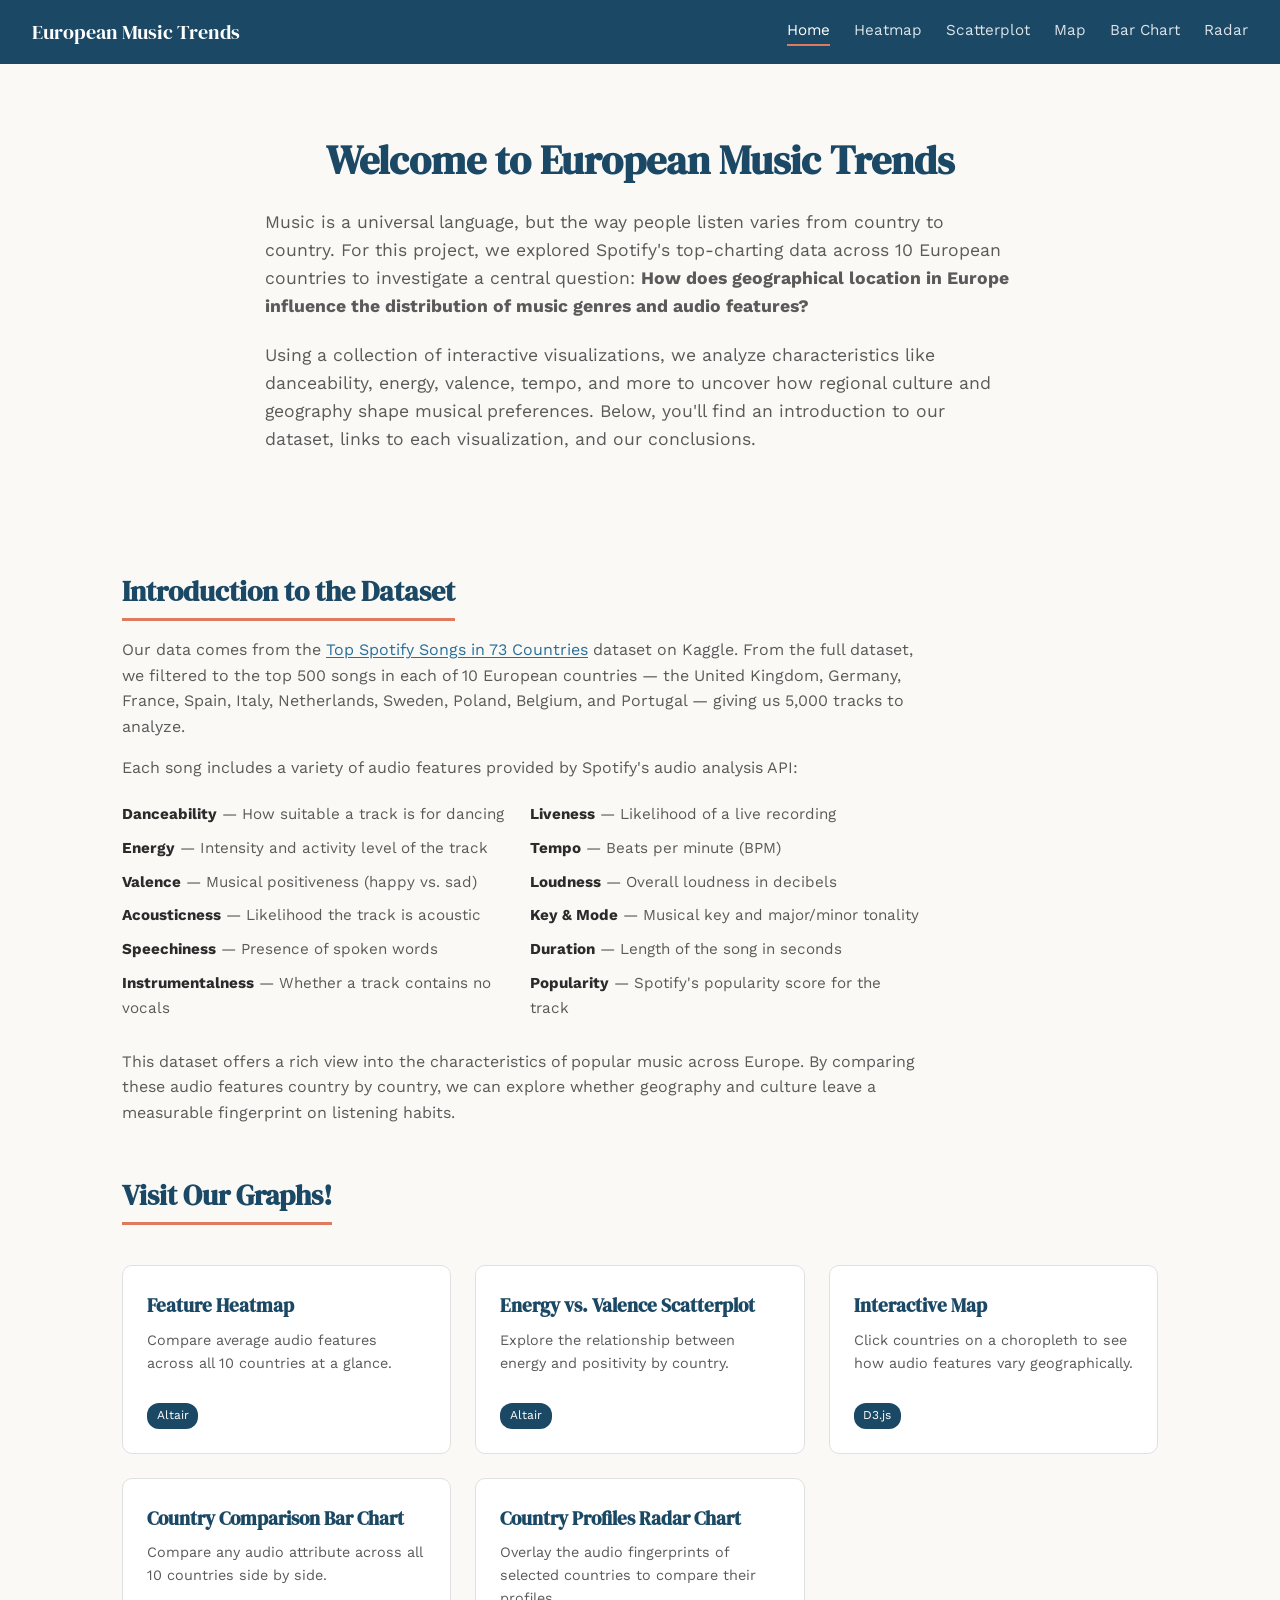
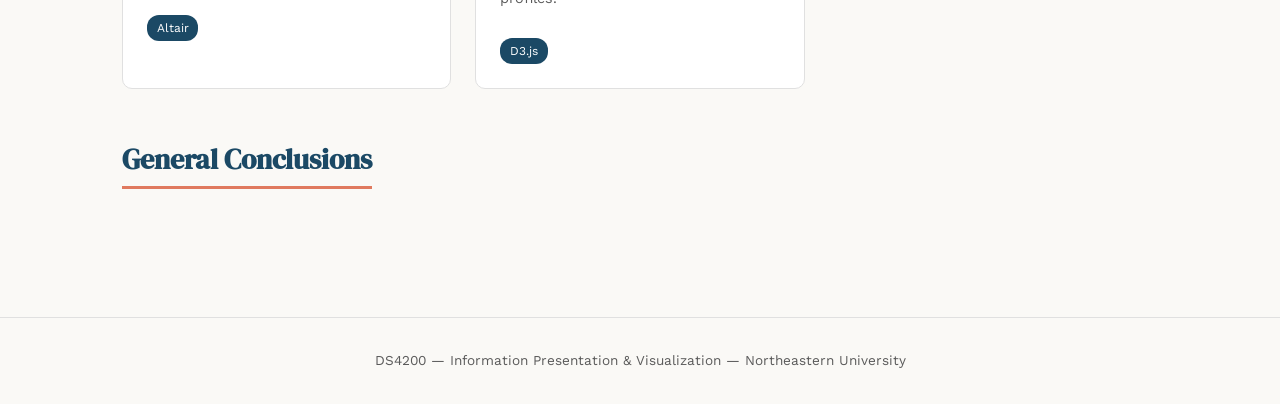
==== index.html @ 19aeccbb "fixed css" ====
<!DOCTYPE html>
<html lang="en">
<head>
  <meta charset="UTF-8">
  <meta name="viewport" content="width=device-width, initial-scale=1.0">
  <title>European Music Trends | DS4200</title>
  <link rel="preconnect" href="https://fonts.googleapis.com">
  <link rel="preconnect" href="https://fonts.gstatic.com" crossorigin>
  <link href="https://fonts.googleapis.com/css2?family=DM+Serif+Display&family=Work+Sans:wght@400;500;600&display=swap" rel="stylesheet">
  <link rel="stylesheet" href="styles.css">
</head>
<body>

  <!-- Navbar -->
  <header class="navbar">
    <div class="logo">European Music Trends</div>
    <nav>
      <a href="index.html" class="active">Home</a>
      <a href="heatmap/heatmap.html">Heatmap</a>
      <a href="scatterplot/scatterplot.html">Scatterplot</a>
      <a href="map/map.html">Map</a>
      <a href="barchart/barchart.html">Bar Chart</a>
      <a href="radar/radar.html">Radar</a>
    </nav>
  </header>

  <!-- Hero -->
  <section class="hero">
    <h1>Welcome to European Music Trends</h1>
    <p>
      Music is a universal language, but the way people listen varies from country to country.
      For this project, we explored Spotify's top-charting data across 10 European countries
      to investigate a central question: <strong>How does geographical location in Europe
      influence the distribution of music genres and audio features?</strong>
    </p>
    <p>
      Using a collection of interactive visualizations, we analyze characteristics like
      danceability, energy, valence, tempo, and more to uncover how regional culture
      and geography shape musical preferences. Below, you'll find an introduction to our
      dataset, links to each visualization, and our conclusions.
    </p>
  </section>

  <div class="container">

    <!-- Introduction to the Dataset -->
    <section class="section">
      <h2>Introduction to the Dataset</h2>
      <p>
        Our data comes from the
        <a href="https://www.kaggle.com/datasets/asaniczka/top-spotify-songs-in-73-countries-daily-updated/data" target="_blank" class="inline-link">
          Top Spotify Songs in 73 Countries</a>
        dataset on Kaggle. From the full dataset, we filtered to the top 500 songs in each
        of 10 European countries &mdash; the United Kingdom, Germany, France, Spain, Italy,
        Netherlands, Sweden, Poland, Belgium, and Portugal &mdash; giving us 5,000 tracks to analyze.
      </p>
      <p>Each song includes a variety of audio features provided by Spotify's audio analysis API:</p>
      <ul class="feature-list">
        <li><strong>Danceability</strong> &mdash; How suitable a track is for dancing</li>
        <li><strong>Energy</strong> &mdash; Intensity and activity level of the track</li>
        <li><strong>Valence</strong> &mdash; Musical positiveness (happy vs. sad)</li>
        <li><strong>Acousticness</strong> &mdash; Likelihood the track is acoustic</li>
        <li><strong>Speechiness</strong> &mdash; Presence of spoken words</li>
        <li><strong>Instrumentalness</strong> &mdash; Whether a track contains no vocals</li>
        <li><strong>Liveness</strong> &mdash; Likelihood of a live recording</li>
        <li><strong>Tempo</strong> &mdash; Beats per minute (BPM)</li>
        <li><strong>Loudness</strong> &mdash; Overall loudness in decibels</li>
        <li><strong>Key &amp; Mode</strong> &mdash; Musical key and major/minor tonality</li>
        <li><strong>Duration</strong> &mdash; Length of the song in seconds</li>
        <li><strong>Popularity</strong> &mdash; Spotify's popularity score for the track</li>
      </ul>
      <p>
        This dataset offers a rich view into the characteristics of popular music across Europe.
        By comparing these audio features country by country, we can explore whether geography
        and culture leave a measurable fingerprint on listening habits.
      </p>
    </section>

    <!-- Visit Our Graphs -->
    <section class="section">
      <h2>Visit Our Graphs!</h2>
      <div class="viz-grid">

        <a href="heatmap/heatmap.html" class="viz-card">
          <h3>Feature Heatmap</h3>
          <p>Compare average audio features across all 10 countries at a glance.</p>
          <span class="tag">Altair</span>
        </a>

        <a href="scatterplot/scatterplot.html" class="viz-card">
          <h3>Energy vs. Valence Scatterplot</h3>
          <p>Explore the relationship between energy and positivity by country.</p>
          <span class="tag">Altair</span>
        </a>

        <a href="map/map.html" class="viz-card">
          <h3>Interactive Map</h3>
          <p>Click countries on a choropleth to see how audio features vary geographically.</p>
          <span class="tag">D3.js</span>
        </a>

        <a href="barchart/barchart.html" class="viz-card">
          <h3>Country Comparison Bar Chart</h3>
          <p>Compare any audio attribute across all 10 countries side by side.</p>
          <span class="tag">Altair</span>
        </a>

        <a href="radar/radar.html" class="viz-card">
          <h3>Country Profiles Radar Chart</h3>
          <p>Overlay the audio fingerprints of selected countries to compare their profiles.</p>
          <span class="tag">D3.js</span>
        </a>

      </div>
    </section>

    <!-- Conclusions -->
    <section class="section">
      <h2>General Conclusions</h2>
      <p>
        <!-- TODO: Add 2-3 key findings tied to the research question once visualizations are complete. -->
      </p>
    </section>

  </div>

  <!-- Footer -->
  <footer class="footer">
    DS4200 &mdash; Information Presentation &amp; Visualization &mdash; Northeastern University
  </footer>

</body>
</html>
---- styles.css ----
/* ── Theme Variables ── */
:root {
  --primary: #1b4965;
  --primary-light: #2a6f97;
  --accent: #e07a5f;
  --bg: #faf9f6;
  --text: #2b2b2b;
  --text-light: #5a5a5a;
  --white: #ffffff;
  --font-heading: 'DM Serif Display', serif;
  --font-body: 'Work Sans', sans-serif;
}

/* ── Reset & Base ── */
*, *::before, *::after {
  margin: 0;
  padding: 0;
  box-sizing: border-box;
}

body {
  font-family: var(--font-body);
  background-color: var(--bg);
  color: var(--text);
  line-height: 1.6;
}

h1, h2, h3 {
  font-family: var(--font-heading);
  color: var(--primary);
}

a {
  text-decoration: none;
  color: inherit;
}

/* ── Navbar ── */
.navbar {
  background-color: var(--primary);
  padding: 1rem 2rem;
  display: flex;
  align-items: center;
  justify-content: space-between;
}

.navbar .logo {
  font-family: var(--font-heading);
  font-size: 1.25rem;
  color: var(--white);
}

.navbar nav {
  display: flex;
  gap: 1.5rem;
}

.navbar nav a {
  color: var(--white);
  font-size: 0.95rem;
  opacity: 0.85;
  transition: opacity 0.2s;
}

.navbar nav a:hover,
.navbar nav a.active {
  opacity: 1;
  border-bottom: 2px solid var(--accent);
  padding-bottom: 2px;
}

/* ── Layout ── */
.container {
  max-width: 1100px;
  margin: 0 auto;
  padding: 2rem;
}

/* ── Hero / Landing Section ── */
.hero {
  text-align: center;
  padding: 4rem 2rem;
}

.hero h1 {
  font-size: 2.5rem;
  margin-bottom: 1rem;
}

.hero p {
  font-size: 1.1rem;
  color: var(--text-light);
  max-width: 750px;
  margin: 0 auto 1.25rem;
  text-align: left;
}

/* ── Section ── */
.section {
  margin-bottom: 3rem;
}

.section h2 {
  font-size: 1.75rem;
  margin-bottom: 1rem;
  border-bottom: 3px solid var(--accent);
  display: inline-block;
  padding-bottom: 0.25rem;
}

.section p {
  color: var(--text-light);
  max-width: 800px;
  margin-bottom: 1rem;
}

/* ── Inline Links ── */
.inline-link {
  color: var(--primary-light);
  text-decoration: underline;
  text-underline-offset: 2px;
}

.inline-link:hover {
  color: var(--accent);
}

/* ── Feature List ── */
.feature-list {
  list-style: none;
  columns: 2;
  gap: 1rem;
  margin: 1rem 0 1.5rem;
  max-width: 800px;
}

.feature-list li {
  padding: 0.3rem 0;
  font-size: 0.95rem;
  color: var(--text-light);
}

.feature-list li strong {
  color: var(--text);
}

/* ── Viz Grid (links to viz pages) ── */
.viz-grid {
  display: grid;
  grid-template-columns: repeat(auto-fit, minmax(300px, 1fr));
  gap: 1.5rem;
  margin-top: 1.5rem;
}

.viz-card {
  background: var(--white);
  border-radius: 10px;
  padding: 1.5rem;
  border: 1px solid #e0e0e0;
  transition: transform 0.2s, box-shadow 0.2s;
}

.viz-card:hover {
  transform: translateY(-4px);
  box-shadow: 0 6px 20px rgba(0, 0, 0, 0.08);
}

.viz-card h3 {
  font-size: 1.2rem;
  margin-bottom: 0.5rem;
}

.viz-card p {
  font-size: 0.9rem;
  color: var(--text-light);
}

.viz-card .tag {
  display: inline-block;
  margin-top: 0.75rem;
  font-size: 0.75rem;
  background-color: var(--primary);
  color: var(--white);
  padding: 0.2rem 0.6rem;
  border-radius: 12px;
}

/* ── Footer ── */
.footer {
  text-align: center;
  padding: 2rem;
  font-size: 0.85rem;
  color: var(--text-light);
  border-top: 1px solid #e0e0e0;
  margin-top: 2rem;
}
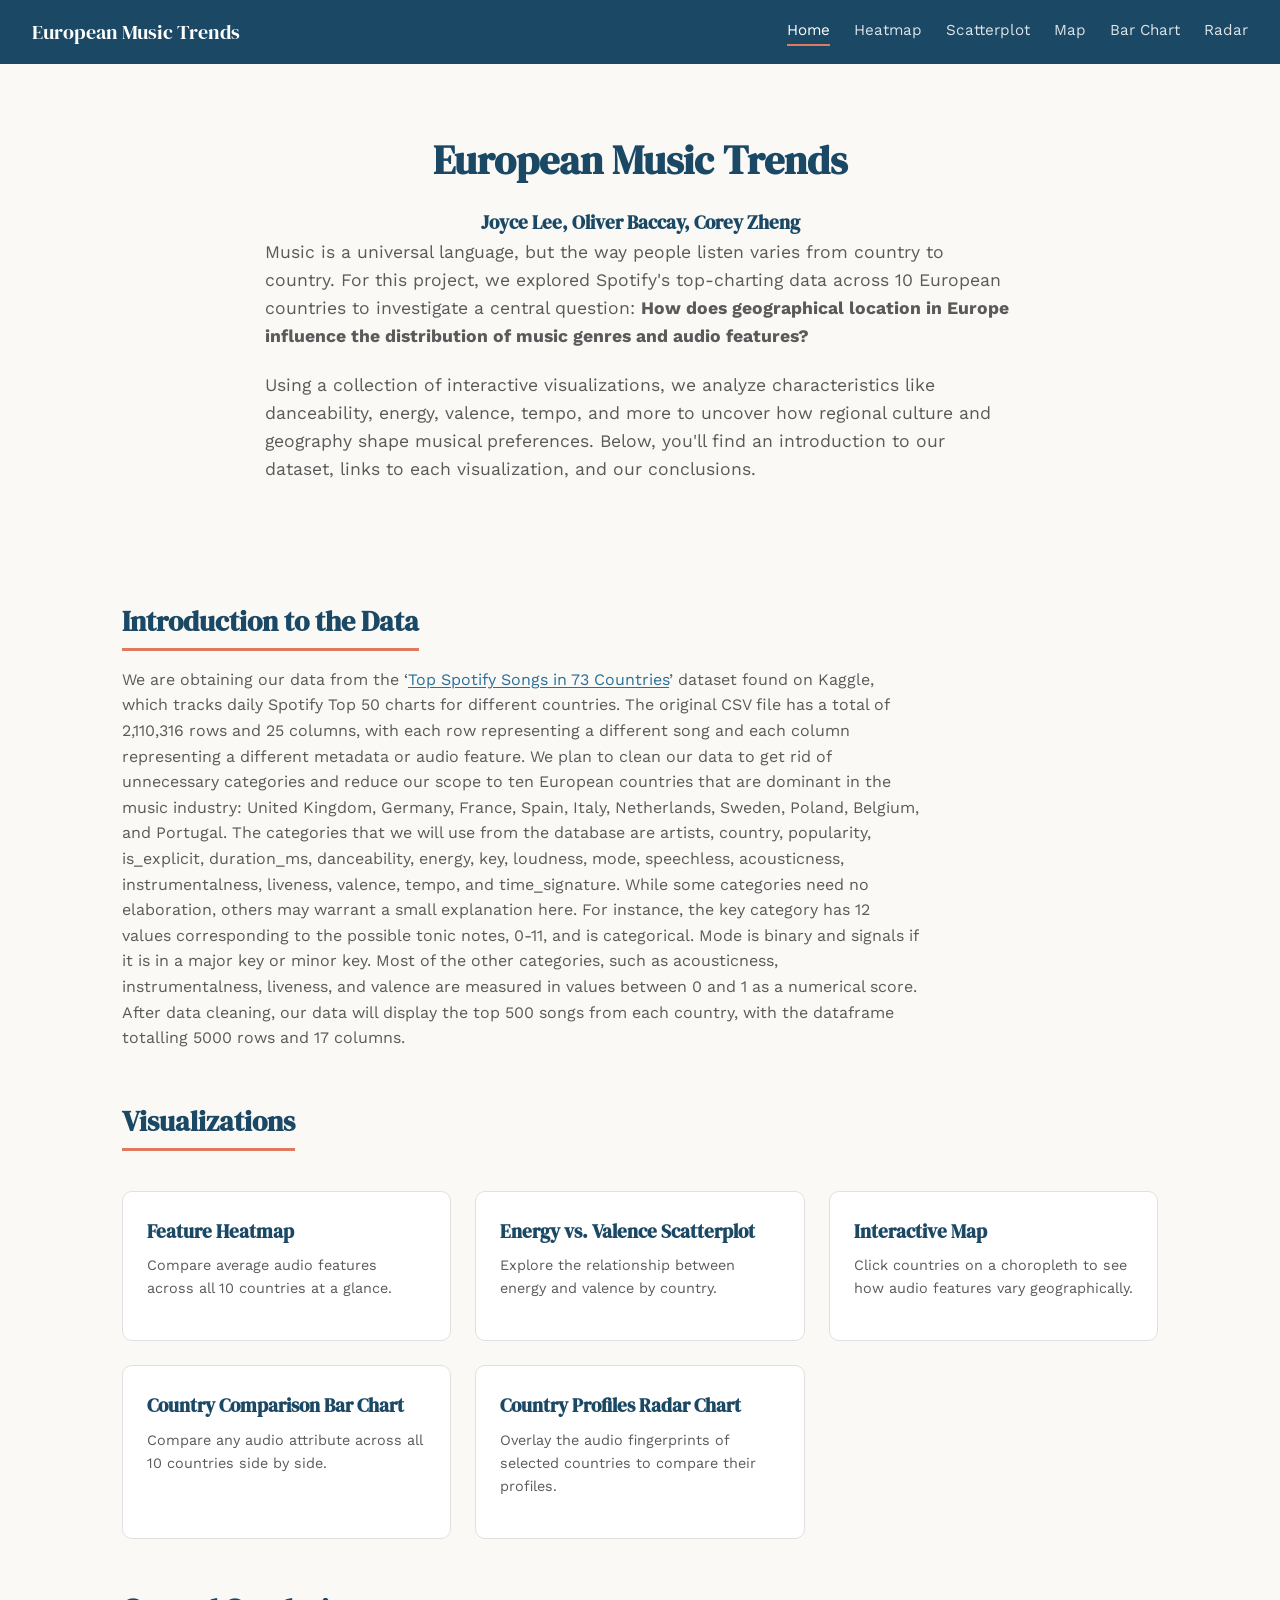
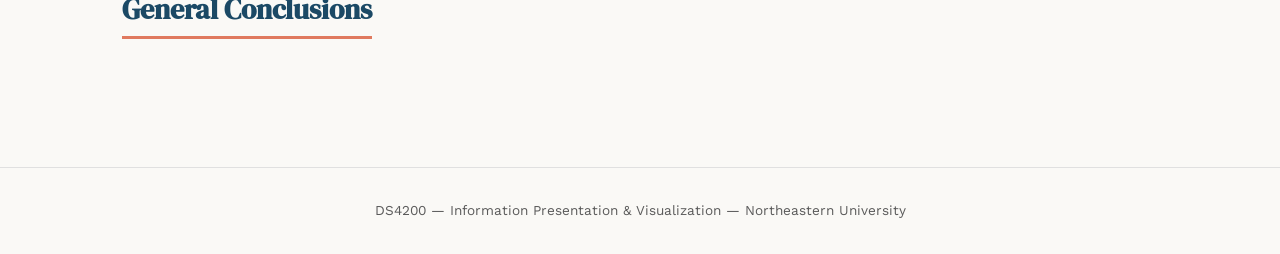
==== commit 87ebf697: "edited intro  paragraph" ====
--- a/index.html
+++ b/index.html
@@ -3,7 +3,7 @@
 <head>
   <meta charset="UTF-8">
   <meta name="viewport" content="width=device-width, initial-scale=1.0">
-  <title>European Music Trends | DS4200</title>
+  <title>European Music Trends - DS4200</title>
   <link rel="preconnect" href="https://fonts.googleapis.com">
   <link rel="preconnect" href="https://fonts.gstatic.com" crossorigin>
   <link href="https://fonts.googleapis.com/css2?family=DM+Serif+Display&family=Work+Sans:wght@400;500;600&display=swap" rel="stylesheet">
@@ -11,7 +11,6 @@
 </head>
 <body>
 
-  <!-- Navbar -->
   <header class="navbar">
     <div class="logo">European Music Trends</div>
     <nav>
@@ -24,9 +23,10 @@
     </nav>
   </header>
 
-  <!-- Hero -->
   <section class="hero">
-    <h1>Welcome to European Music Trends</h1>
+    <h1>European Music Trends</h1>
+    <h3>Joyce Lee, Oliver Baccay, Corey Zheng</h3>
+    
     <p>
       Music is a universal language, but the way people listen varies from country to country.
       For this project, we explored Spotify's top-charting data across 10 European countries
@@ -43,78 +43,48 @@
 
   <div class="container">
 
-    <!-- Introduction to the Dataset -->
     <section class="section">
-      <h2>Introduction to the Dataset</h2>
+      <h2>Introduction to the Data</h2>
       <p>
-        Our data comes from the
-        <a href="https://www.kaggle.com/datasets/asaniczka/top-spotify-songs-in-73-countries-daily-updated/data" target="_blank" class="inline-link">
-          Top Spotify Songs in 73 Countries</a>
-        dataset on Kaggle. From the full dataset, we filtered to the top 500 songs in each
-        of 10 European countries &mdash; the United Kingdom, Germany, France, Spain, Italy,
-        Netherlands, Sweden, Poland, Belgium, and Portugal &mdash; giving us 5,000 tracks to analyze.
-      </p>
-      <p>Each song includes a variety of audio features provided by Spotify's audio analysis API:</p>
-      <ul class="feature-list">
-        <li><strong>Danceability</strong> &mdash; How suitable a track is for dancing</li>
-        <li><strong>Energy</strong> &mdash; Intensity and activity level of the track</li>
-        <li><strong>Valence</strong> &mdash; Musical positiveness (happy vs. sad)</li>
-        <li><strong>Acousticness</strong> &mdash; Likelihood the track is acoustic</li>
-        <li><strong>Speechiness</strong> &mdash; Presence of spoken words</li>
-        <li><strong>Instrumentalness</strong> &mdash; Whether a track contains no vocals</li>
-        <li><strong>Liveness</strong> &mdash; Likelihood of a live recording</li>
-        <li><strong>Tempo</strong> &mdash; Beats per minute (BPM)</li>
-        <li><strong>Loudness</strong> &mdash; Overall loudness in decibels</li>
-        <li><strong>Key &amp; Mode</strong> &mdash; Musical key and major/minor tonality</li>
-        <li><strong>Duration</strong> &mdash; Length of the song in seconds</li>
-        <li><strong>Popularity</strong> &mdash; Spotify's popularity score for the track</li>
-      </ul>
-      <p>
-        This dataset offers a rich view into the characteristics of popular music across Europe.
-        By comparing these audio features country by country, we can explore whether geography
-        and culture leave a measurable fingerprint on listening habits.
+        We are obtaining our data from the ‘<a href="https://www.kaggle.com/datasets/asaniczka/top-spotify-songs-in-73-countries-daily-updated/data" target="_blank" class="inline-link">Top Spotify Songs in 73 Countries</a>’ dataset found on Kaggle, which tracks daily Spotify Top 50 charts for different countries. The original CSV file has a total of 2,110,316 rows and 25 columns, with each row representing a different song and each column representing a different metadata or audio feature. We plan to clean our data to get rid of unnecessary categories and reduce our scope to ten European countries that are dominant in the music industry: United Kingdom, Germany, France, Spain, Italy, Netherlands, Sweden, Poland, Belgium, and Portugal. The categories that we will use from the database are artists, country, popularity, is_explicit, duration_ms, danceability, energy, key, loudness, mode, speechless, acousticness, instrumentalness, liveness, valence, tempo, and time_signature. While some categories need no elaboration, others may warrant a small explanation here. For instance, the key category has 12 values corresponding to the possible tonic notes, 0-11, and is categorical. Mode is binary and signals if it is in a major key or minor key. Most of the other categories, such as acousticness, instrumentalness, liveness, and valence are measured in values between 0 and 1 as a numerical score. After data cleaning, our data will display the top 500 songs from each country, with the dataframe totalling 5000 rows and 17 columns.
+    
       </p>
     </section>
 
-    <!-- Visit Our Graphs -->
+
     <section class="section">
-      <h2>Visit Our Graphs!</h2>
+      <h2>Visualizations</h2>
       <div class="viz-grid">
 
         <a href="heatmap/heatmap.html" class="viz-card">
           <h3>Feature Heatmap</h3>
           <p>Compare average audio features across all 10 countries at a glance.</p>
-          <span class="tag">Altair</span>
         </a>
 
         <a href="scatterplot/scatterplot.html" class="viz-card">
           <h3>Energy vs. Valence Scatterplot</h3>
-          <p>Explore the relationship between energy and positivity by country.</p>
-          <span class="tag">Altair</span>
+          <p>Explore the relationship between energy and valence by country.</p>
         </a>
 
         <a href="map/map.html" class="viz-card">
           <h3>Interactive Map</h3>
           <p>Click countries on a choropleth to see how audio features vary geographically.</p>
-          <span class="tag">D3.js</span>
         </a>
 
         <a href="barchart/barchart.html" class="viz-card">
           <h3>Country Comparison Bar Chart</h3>
           <p>Compare any audio attribute across all 10 countries side by side.</p>
-          <span class="tag">Altair</span>
         </a>
 
         <a href="radar/radar.html" class="viz-card">
           <h3>Country Profiles Radar Chart</h3>
           <p>Overlay the audio fingerprints of selected countries to compare their profiles.</p>
-          <span class="tag">D3.js</span>
+          
         </a>
 
       </div>
     </section>
 
-    <!-- Conclusions -->
     <section class="section">
       <h2>General Conclusions</h2>
       <p>
@@ -124,7 +94,7 @@
 
   </div>
 
-  <!-- Footer -->
+
   <footer class="footer">
     DS4200 &mdash; Information Presentation &amp; Visualization &mdash; Northeastern University
   </footer>
--- a/styles.css
+++ b/styles.css
@@ -1,4 +1,3 @@
-/* ── Theme Variables ── */
 :root {
   --primary: #1b4965;
   --primary-light: #2a6f97;
@@ -11,7 +10,7 @@
   --font-body: 'Work Sans', sans-serif;
 }
 
-/* ── Reset & Base ── */
+
 *, *::before, *::after {
   margin: 0;
   padding: 0;
@@ -35,7 +34,7 @@
   color: inherit;
 }
 
-/* ── Navbar ── */
+
 .navbar {
   background-color: var(--primary);
   padding: 1rem 2rem;
@@ -69,14 +68,12 @@
   padding-bottom: 2px;
 }
 
-/* ── Layout ── */
 .container {
   max-width: 1100px;
   margin: 0 auto;
   padding: 2rem;
 }
 
-/* ── Hero / Landing Section ── */
 .hero {
   text-align: center;
   padding: 4rem 2rem;
@@ -95,7 +92,6 @@
   text-align: left;
 }
 
-/* ── Section ── */
 .section {
   margin-bottom: 3rem;
 }
@@ -125,7 +121,6 @@
   color: var(--accent);
 }
 
-/* ── Feature List ── */
 .feature-list {
   list-style: none;
   columns: 2;
@@ -144,7 +139,6 @@
   color: var(--text);
 }
 
-/* ── Viz Grid (links to viz pages) ── */
 .viz-grid {
   display: grid;
   grid-template-columns: repeat(auto-fit, minmax(300px, 1fr));
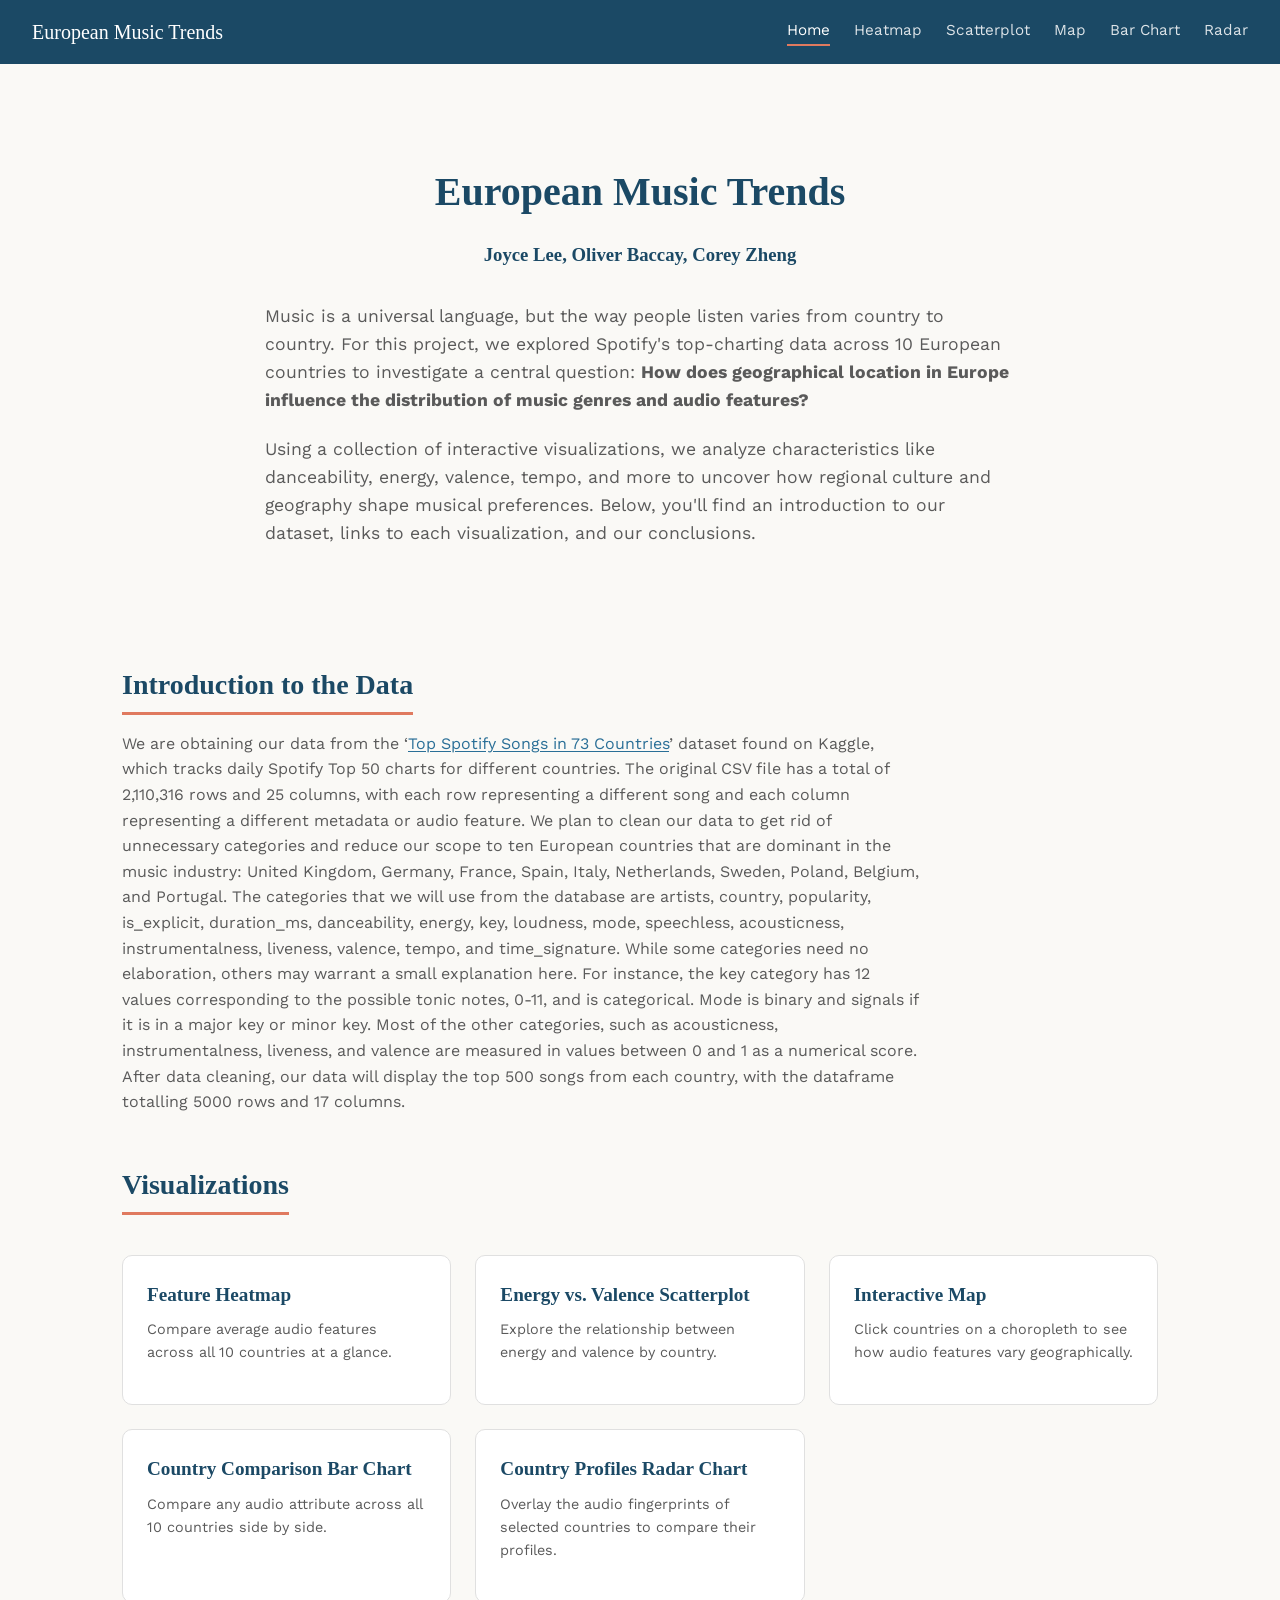
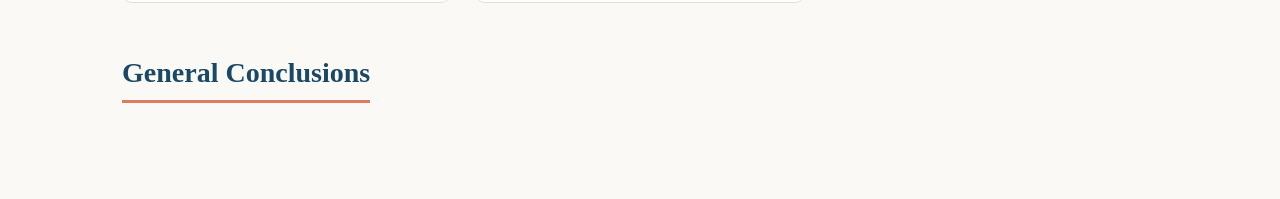
==== commit 1b0fa182: "styling changes" ====
--- a/index.html
+++ b/index.html
@@ -24,9 +24,10 @@
   </header>
 
   <section class="hero">
-    <h1>European Music Trends</h1>
-    <h3>Joyce Lee, Oliver Baccay, Corey Zheng</h3>
-    
+    <div class ="container">
+      <h1>European Music Trends</h1>
+      <h3>Joyce Lee, Oliver Baccay, Corey Zheng</h3>
+    </div>
     <p>
       Music is a universal language, but the way people listen varies from country to country.
       For this project, we explored Spotify's top-charting data across 10 European countries
@@ -95,9 +96,6 @@
   </div>
 
 
-  <footer class="footer">
-    DS4200 &mdash; Information Presentation &amp; Visualization &mdash; Northeastern University
-  </footer>
 
 </body>
 </html>
--- a/styles.css
+++ b/styles.css
@@ -6,7 +6,7 @@
   --text: #2b2b2b;
   --text-light: #5a5a5a;
   --white: #ffffff;
-  --font-heading: 'DM Serif Display', serif;
+  --font-heading: 'DM Sans';
   --font-body: 'Work Sans', sans-serif;
 }
 
@@ -110,7 +110,7 @@
   margin-bottom: 1rem;
 }
 
-/* ── Inline Links ── */
+
 .inline-link {
   color: var(--primary-light);
   text-decoration: underline;
@@ -179,12 +179,3 @@
   border-radius: 12px;
 }
 
-/* ── Footer ── */
-.footer {
-  text-align: center;
-  padding: 2rem;
-  font-size: 0.85rem;
-  color: var(--text-light);
-  border-top: 1px solid #e0e0e0;
-  margin-top: 2rem;
-}
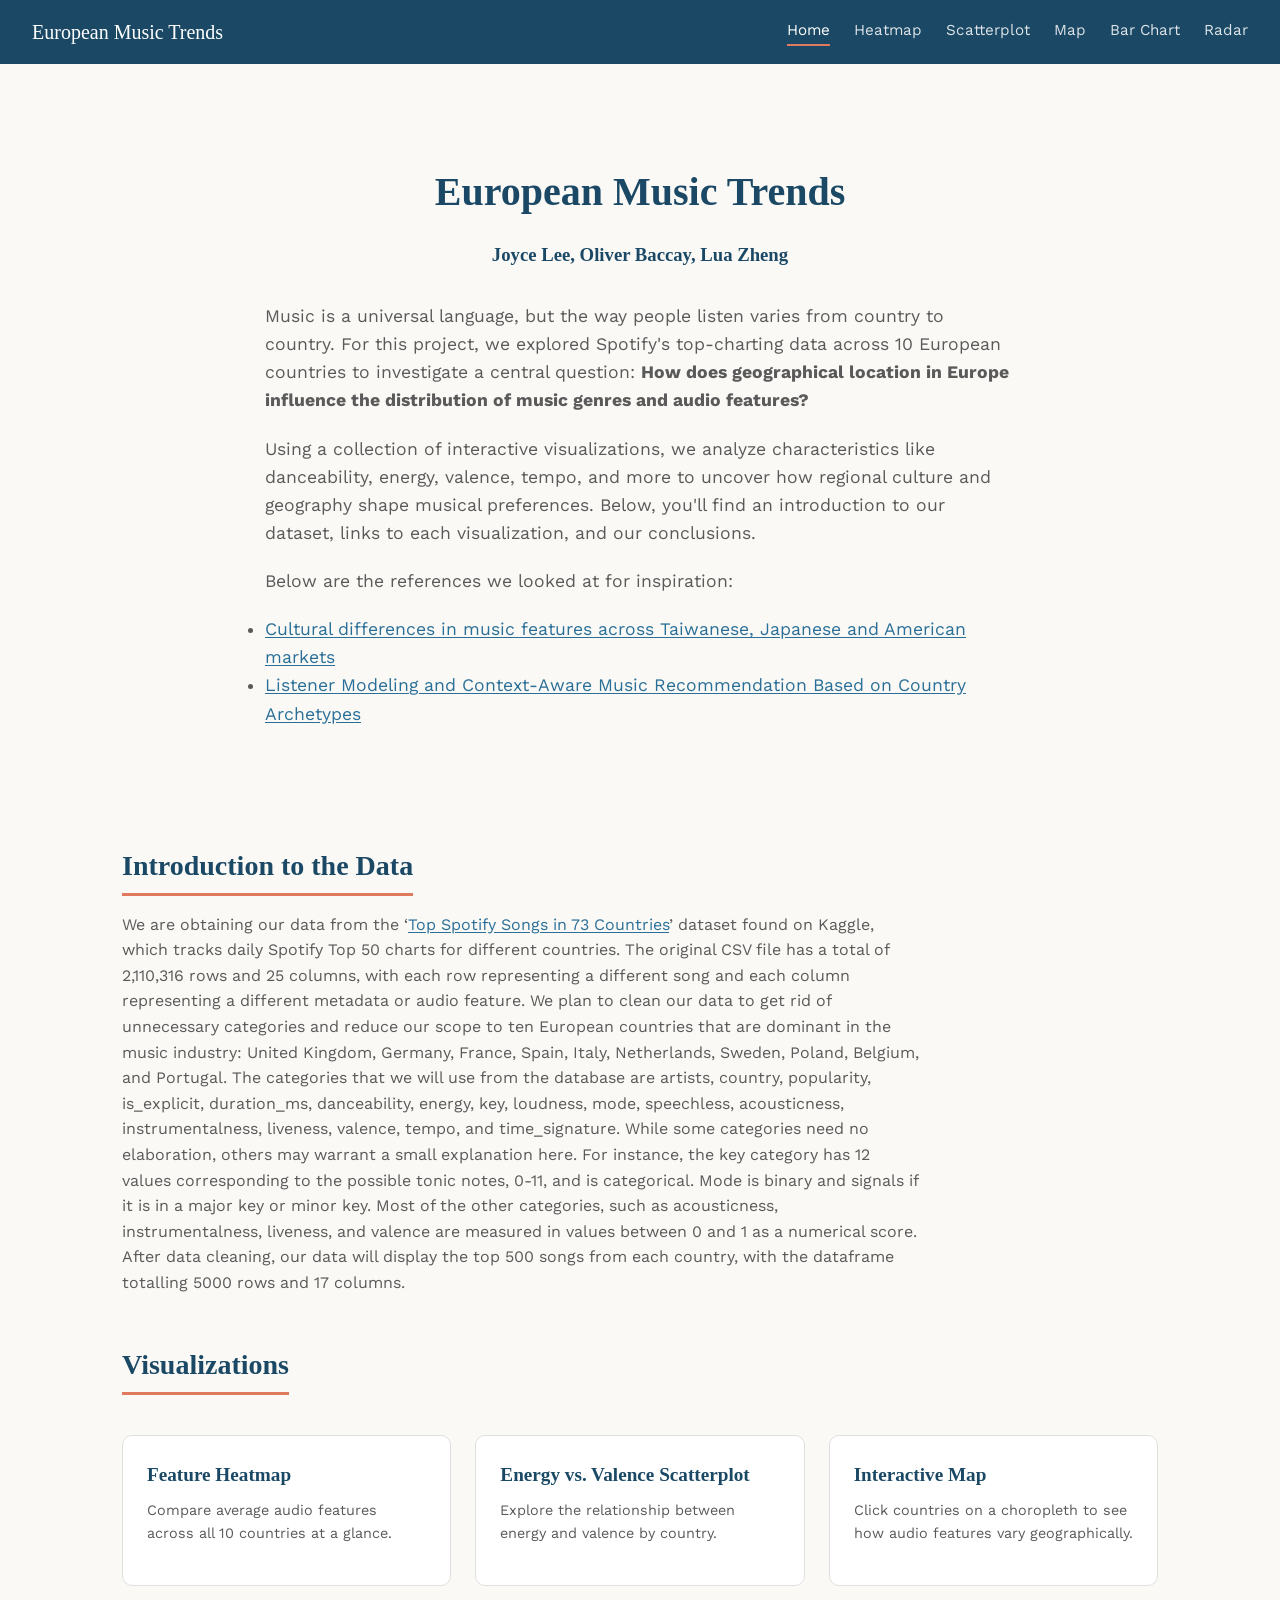
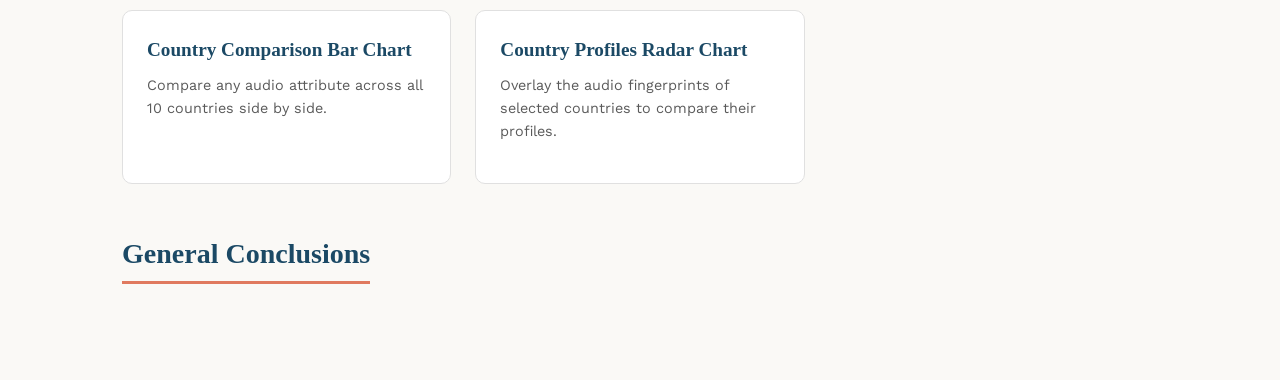
==== commit f33415c8: "add reference links" ====
--- a/index.html
+++ b/index.html
@@ -26,7 +26,7 @@
   <section class="hero">
     <div class ="container">
       <h1>European Music Trends</h1>
-      <h3>Joyce Lee, Oliver Baccay, Corey Zheng</h3>
+      <h3>Joyce Lee, Oliver Baccay, Lua Zheng</h3>
     </div>
     <p>
       Music is a universal language, but the way people listen varies from country to country.
@@ -40,6 +40,11 @@
       and geography shape musical preferences. Below, you'll find an introduction to our
       dataset, links to each visualization, and our conclusions.
     </p>
+    <p>Below are the references we looked at for inspiration:</p>
+    <ul>
+      <li><a href="https://peerj.com/articles/cs-642.pdf" target="_blank" class="inline-link">Cultural differences in music features across Taiwanese, Japanese and American markets</a></li>
+      <li><a href="https://www.frontiersin.org/journals/artificial-intelligence/articles/10.3389/frai.2020.508725/full" target="_blank" class="inline-link">Listener Modeling and Context-Aware Music Recommendation Based on Country Archetypes</a></li>
+    </ul>
   </section>
 
   <div class="container">
@@ -55,29 +60,29 @@
 
     <section class="section">
       <h2>Visualizations</h2>
-      <div class="viz-grid">
+      <div class="visualization-grid">
 
-        <a href="heatmap/heatmap.html" class="viz-card">
+        <a href="heatmap/heatmap.html" class="visualization-card">
           <h3>Feature Heatmap</h3>
           <p>Compare average audio features across all 10 countries at a glance.</p>
         </a>
 
-        <a href="scatterplot/scatterplot.html" class="viz-card">
+        <a href="scatterplot/scatterplot.html" class="visualization-card">
           <h3>Energy vs. Valence Scatterplot</h3>
           <p>Explore the relationship between energy and valence by country.</p>
         </a>
 
-        <a href="map/map.html" class="viz-card">
+        <a href="map/map.html" class="visualization-card">
           <h3>Interactive Map</h3>
           <p>Click countries on a choropleth to see how audio features vary geographically.</p>
         </a>
 
-        <a href="barchart/barchart.html" class="viz-card">
+        <a href="barchart/barchart.html" class="visualization-card">
           <h3>Country Comparison Bar Chart</h3>
           <p>Compare any audio attribute across all 10 countries side by side.</p>
         </a>
 
-        <a href="radar/radar.html" class="viz-card">
+        <a href="radar/radar.html" class="visualization-card">
           <h3>Country Profiles Radar Chart</h3>
           <p>Overlay the audio fingerprints of selected countries to compare their profiles.</p>
           
--- a/styles.css
+++ b/styles.css
@@ -92,6 +92,14 @@
   text-align: left;
 }
 
+.hero ul {
+  max-width: 750px;
+  margin: 0 auto 1.25rem;
+  text-align: left;
+  font-size: 1.1rem;
+  color: #5a5a5a;
+}
+
 .section {
   margin-bottom: 3rem;
 }
@@ -139,14 +147,14 @@
   color: var(--text);
 }
 
-.viz-grid {
+.visualization-grid {
   display: grid;
   grid-template-columns: repeat(auto-fit, minmax(300px, 1fr));
   gap: 1.5rem;
   margin-top: 1.5rem;
 }
 
-.viz-card {
+.visualization-card {
   background: var(--white);
   border-radius: 10px;
   padding: 1.5rem;
@@ -154,28 +162,19 @@
   transition: transform 0.2s, box-shadow 0.2s;
 }
 
-.viz-card:hover {
+.visualization-card:hover {
   transform: translateY(-4px);
   box-shadow: 0 6px 20px rgba(0, 0, 0, 0.08);
 }
 
-.viz-card h3 {
+.visualization-card h3 {
   font-size: 1.2rem;
   margin-bottom: 0.5rem;
 }
 
-.viz-card p {
+.visualization-card p {
   font-size: 0.9rem;
   color: var(--text-light);
 }
 
-.viz-card .tag {
-  display: inline-block;
-  margin-top: 0.75rem;
-  font-size: 0.75rem;
-  background-color: var(--primary);
-  color: var(--white);
-  padding: 0.2rem 0.6rem;
-  border-radius: 12px;
-}
 
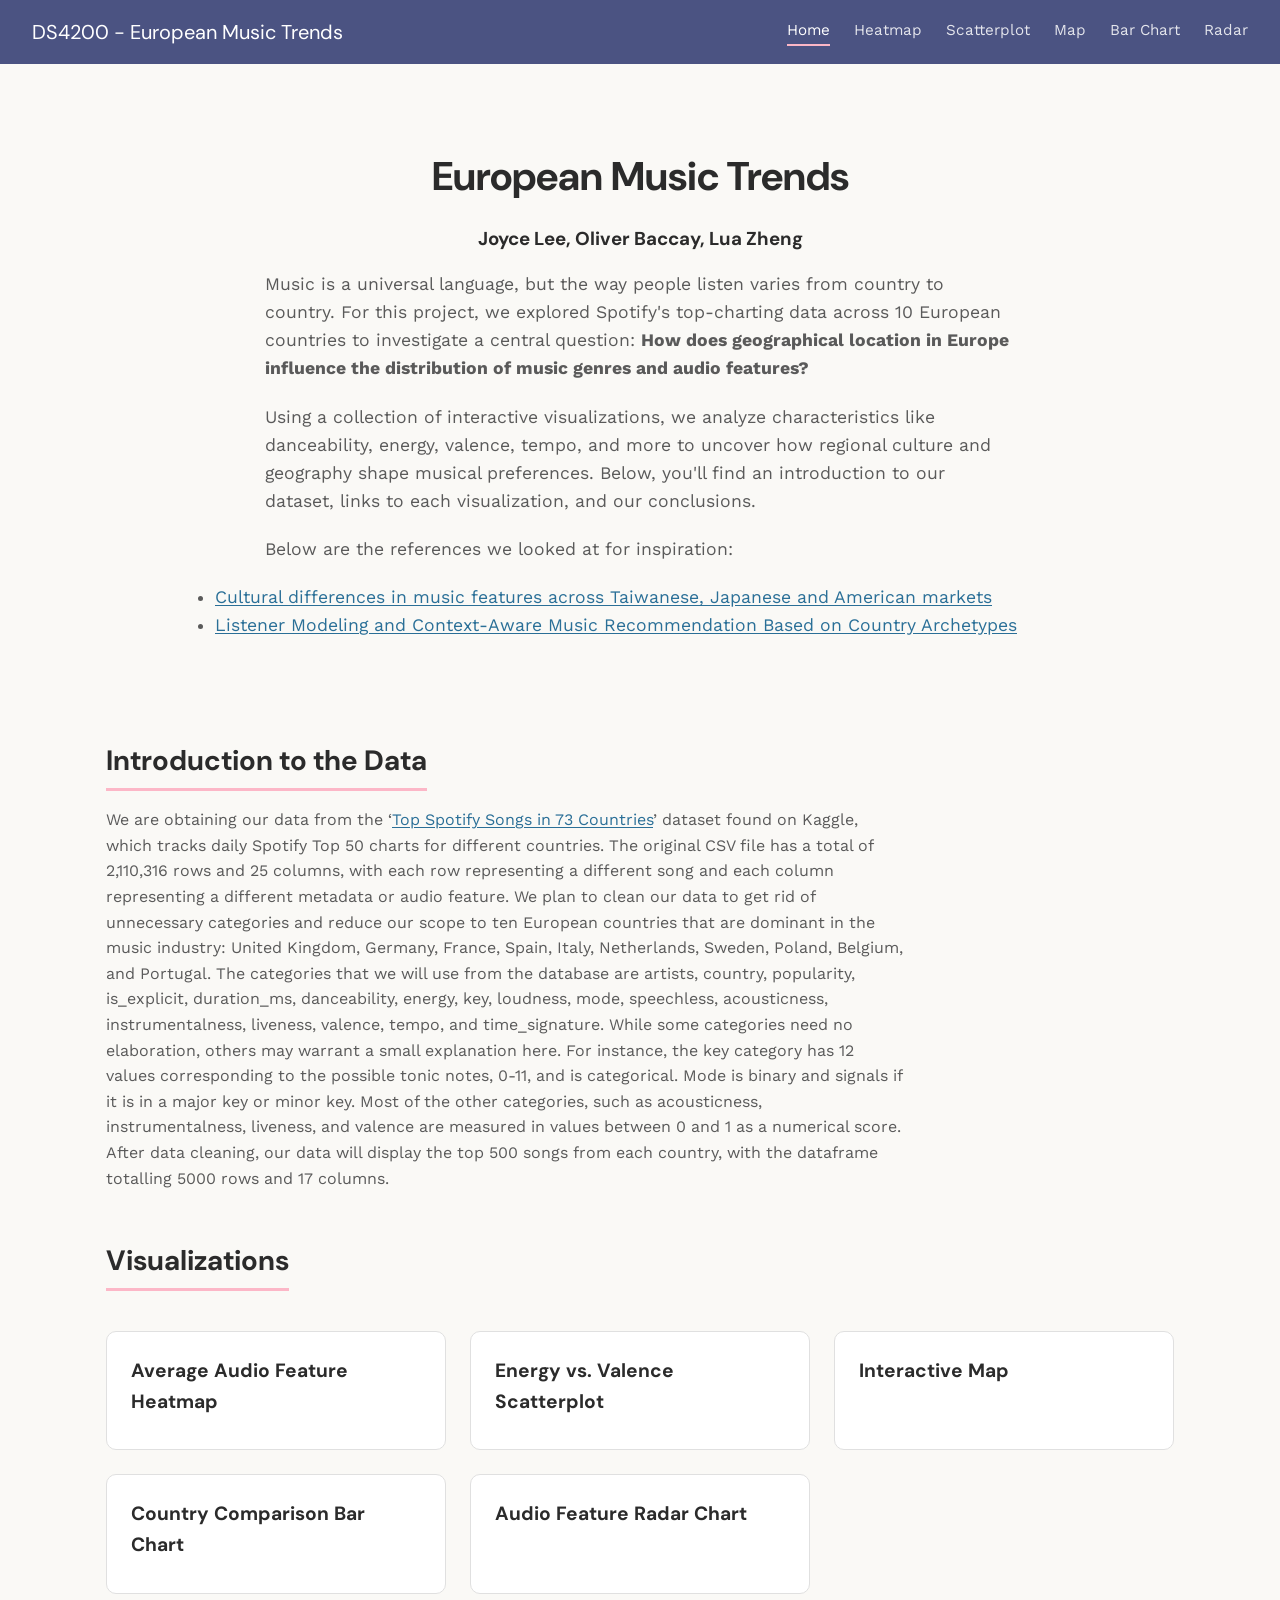
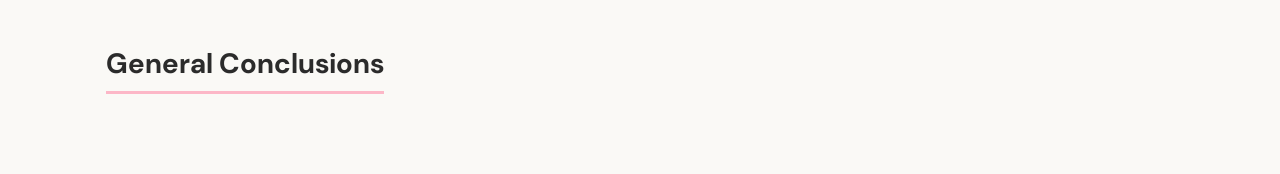
==== commit bbff9c89: "changed colors and font and adjusted sizings" ====
--- a/index.html
+++ b/index.html
@@ -6,13 +6,14 @@
   <title>European Music Trends - DS4200</title>
   <link rel="preconnect" href="https://fonts.googleapis.com">
   <link rel="preconnect" href="https://fonts.gstatic.com" crossorigin>
+  <link href="https://fonts.googleapis.com/css2?family=DM+Sans:ital,opsz,wght@0,9..40,100..1000;1,9..40,100..1000&display=swap" rel="stylesheet">
   <link href="https://fonts.googleapis.com/css2?family=DM+Serif+Display&family=Work+Sans:wght@400;500;600&display=swap" rel="stylesheet">
   <link rel="stylesheet" href="styles.css">
 </head>
 <body>
 
   <header class="navbar">
-    <div class="logo">European Music Trends</div>
+    <div class="logo">DS4200 - European Music Trends</div>
     <nav>
       <a href="index.html" class="active">Home</a>
       <a href="heatmap/heatmap.html">Heatmap</a>
@@ -63,28 +64,23 @@
       <div class="visualization-grid">
 
         <a href="heatmap/heatmap.html" class="visualization-card">
-          <h3>Feature Heatmap</h3>
-          <p>Compare average audio features across all 10 countries at a glance.</p>
+          <h3>Average Audio Feature Heatmap</h3>
         </a>
 
         <a href="scatterplot/scatterplot.html" class="visualization-card">
           <h3>Energy vs. Valence Scatterplot</h3>
-          <p>Explore the relationship between energy and valence by country.</p>
         </a>
 
         <a href="map/map.html" class="visualization-card">
           <h3>Interactive Map</h3>
-          <p>Click countries on a choropleth to see how audio features vary geographically.</p>
         </a>
 
         <a href="barchart/barchart.html" class="visualization-card">
           <h3>Country Comparison Bar Chart</h3>
-          <p>Compare any audio attribute across all 10 countries side by side.</p>
         </a>
 
         <a href="radar/radar.html" class="visualization-card">
-          <h3>Country Profiles Radar Chart</h3>
-          <p>Overlay the audio fingerprints of selected countries to compare their profiles.</p>
+          <h3>Audio Feature Radar Chart</h3>
           
         </a>
 
--- a/styles.css
+++ b/styles.css
@@ -1,13 +1,13 @@
 :root {
-  --primary: #1b4965;
+  --primary: #4B5382;
   --primary-light: #2a6f97;
-  --accent: #e07a5f;
+  --accent: #FCB7C7;
   --bg: #faf9f6;
   --text: #2b2b2b;
   --text-light: #5a5a5a;
   --white: #ffffff;
   --font-heading: 'DM Sans';
-  --font-body: 'Work Sans', sans-serif;
+  --font-body: 'Work Sans';
 }
 
 
@@ -26,7 +26,7 @@
 
 h1, h2, h3 {
   font-family: var(--font-heading);
-  color: var(--primary);
+  color: var(--text);
 }
 
 a {
@@ -37,7 +37,7 @@
 
 .navbar {
   background-color: var(--primary);
-  padding: 1rem 2rem;
+  padding: 16px 32px;
   display: flex;
   align-items: center;
   justify-content: space-between;
@@ -45,18 +45,18 @@
 
 .navbar .logo {
   font-family: var(--font-heading);
-  font-size: 1.25rem;
+  font-size: 20px;
   color: var(--white);
 }
 
 .navbar nav {
   display: flex;
-  gap: 1.5rem;
+  gap: 24px;
 }
 
 .navbar nav a {
   color: var(--white);
-  font-size: 0.95rem;
+  font-size: 15.2px;
   opacity: 0.85;
   transition: opacity 0.2s;
 }
@@ -71,51 +71,70 @@
 .container {
   max-width: 1100px;
   margin: 0 auto;
-  padding: 2rem;
+  padding: 16px;
+  gap: 12px;
+}
+
+.row {
+  padding: 24px;
+  display: flex;
+  gap: 4px;
+  align-items: flex-start;
+}
+
+.column {
+  flex: 1;
+  padding: 4px;
+}
+
+.row:after {
+  content: "";
+  display: table;
+  clear: both;
 }
 
 .hero {
   text-align: center;
-  padding: 4rem 2rem;
+  padding: 64px 32px;
 }
 
 .hero h1 {
-  font-size: 2.5rem;
-  margin-bottom: 1rem;
+  font-size: 40px;
+  margin-bottom: 16px;
 }
 
 .hero p {
-  font-size: 1.1rem;
+  font-size: 17.6px;
   color: var(--text-light);
   max-width: 750px;
-  margin: 0 auto 1.25rem;
+  margin: 0 auto 20px;
   text-align: left;
 }
 
 .hero ul {
-  max-width: 750px;
-  margin: 0 auto 1.25rem;
+  max-width: 850px;
+  margin: 0 auto 20px;
   text-align: left;
-  font-size: 1.1rem;
+  font-size: 17.6px;
   color: #5a5a5a;
 }
 
 .section {
-  margin-bottom: 3rem;
+  margin-bottom: 48px;
 }
 
 .section h2 {
-  font-size: 1.75rem;
-  margin-bottom: 1rem;
+  font-size: 28px;
+  margin-bottom: 16px;
   border-bottom: 3px solid var(--accent);
   display: inline-block;
-  padding-bottom: 0.25rem;
+  padding-bottom: 4px;
 }
 
 .section p {
   color: var(--text-light);
   max-width: 800px;
-  margin-bottom: 1rem;
+  margin-bottom: 16px;
 }
 
 
@@ -132,14 +151,14 @@
 .feature-list {
   list-style: none;
   columns: 2;
-  gap: 1rem;
-  margin: 1rem 0 1.5rem;
+  gap: 16px;
+  margin: 16px 0 24px;
   max-width: 800px;
 }
 
 .feature-list li {
-  padding: 0.3rem 0;
-  font-size: 0.95rem;
+  padding: 4.8px 0;
+  font-size: 15.2px;
   color: var(--text-light);
 }
 
@@ -150,14 +169,14 @@
 .visualization-grid {
   display: grid;
   grid-template-columns: repeat(auto-fit, minmax(300px, 1fr));
-  gap: 1.5rem;
-  margin-top: 1.5rem;
+  gap: 24px;
+  margin-top: 24px;
 }
 
 .visualization-card {
   background: var(--white);
   border-radius: 10px;
-  padding: 1.5rem;
+  padding: 24px;
   border: 1px solid #e0e0e0;
   transition: transform 0.2s, box-shadow 0.2s;
 }
@@ -168,13 +187,15 @@
 }
 
 .visualization-card h3 {
-  font-size: 1.2rem;
-  margin-bottom: 0.5rem;
+  font-size: 19.2px;
+  margin-bottom: 8px;
 }
 
 .visualization-card p {
-  font-size: 0.9rem;
-  color: var(--text-light);
-}
-
-
+  font-size: 14.4px;
+  color: var(--text-light);
+}
+
+
+
+
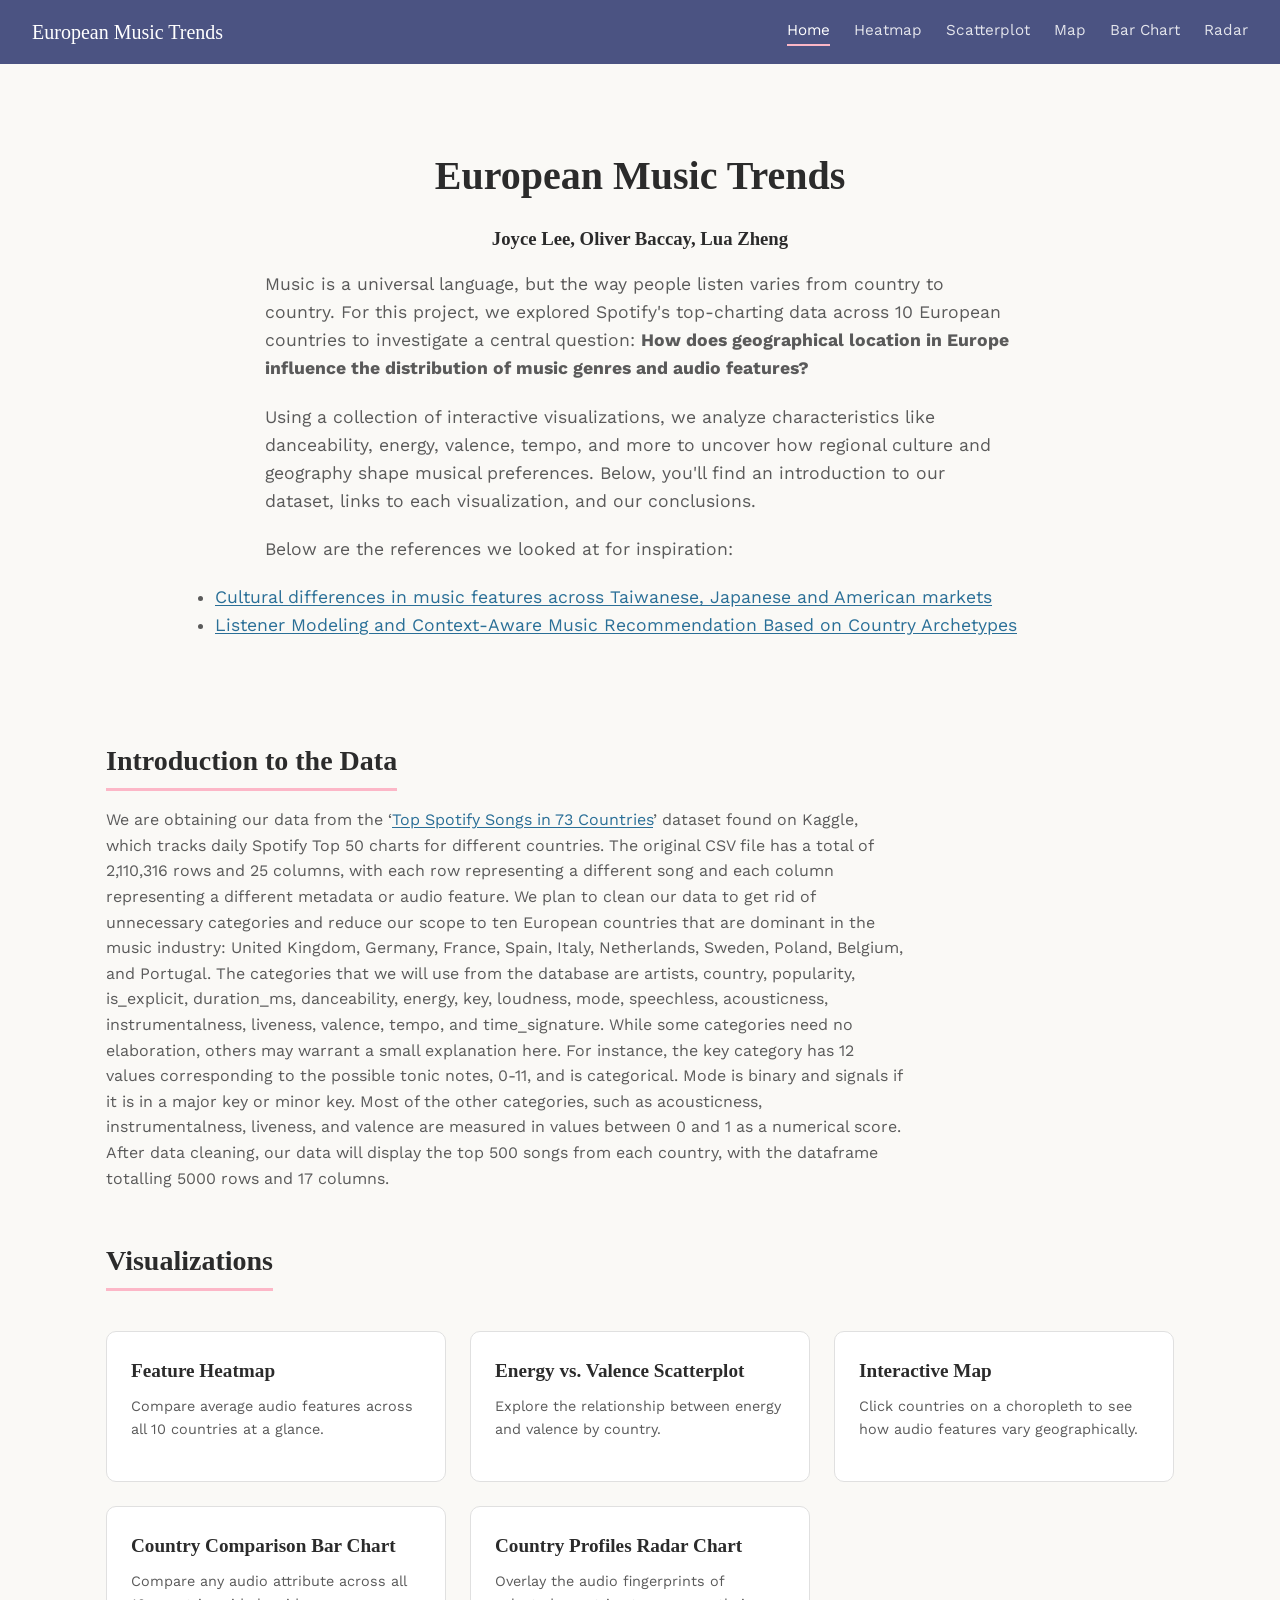
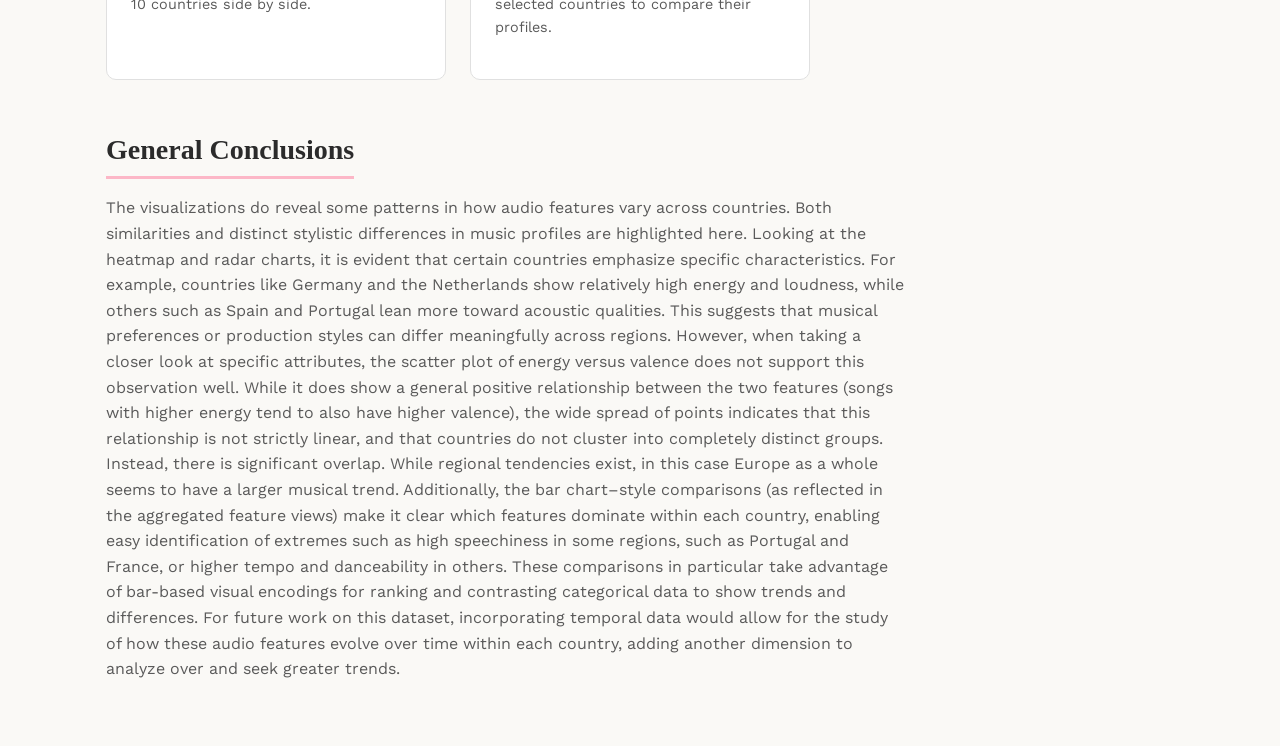
==== commit d34b9f7d: "conclusion conclusion added to main page" ====
--- a/index.html
+++ b/index.html
@@ -6,14 +6,13 @@
   <title>European Music Trends - DS4200</title>
   <link rel="preconnect" href="https://fonts.googleapis.com">
   <link rel="preconnect" href="https://fonts.gstatic.com" crossorigin>
-  <link href="https://fonts.googleapis.com/css2?family=DM+Sans:ital,opsz,wght@0,9..40,100..1000;1,9..40,100..1000&display=swap" rel="stylesheet">
   <link href="https://fonts.googleapis.com/css2?family=DM+Serif+Display&family=Work+Sans:wght@400;500;600&display=swap" rel="stylesheet">
   <link rel="stylesheet" href="styles.css">
 </head>
 <body>
 
   <header class="navbar">
-    <div class="logo">DS4200 - European Music Trends</div>
+    <div class="logo">European Music Trends</div>
     <nav>
       <a href="index.html" class="active">Home</a>
       <a href="heatmap/heatmap.html">Heatmap</a>
@@ -64,23 +63,28 @@
       <div class="visualization-grid">
 
         <a href="heatmap/heatmap.html" class="visualization-card">
-          <h3>Average Audio Feature Heatmap</h3>
+          <h3>Feature Heatmap</h3>
+          <p>Compare average audio features across all 10 countries at a glance.</p>
         </a>
 
         <a href="scatterplot/scatterplot.html" class="visualization-card">
           <h3>Energy vs. Valence Scatterplot</h3>
+          <p>Explore the relationship between energy and valence by country.</p>
         </a>
 
         <a href="map/map.html" class="visualization-card">
           <h3>Interactive Map</h3>
+          <p>Click countries on a choropleth to see how audio features vary geographically.</p>
         </a>
 
         <a href="barchart/barchart.html" class="visualization-card">
           <h3>Country Comparison Bar Chart</h3>
+          <p>Compare any audio attribute across all 10 countries side by side.</p>
         </a>
 
         <a href="radar/radar.html" class="visualization-card">
-          <h3>Audio Feature Radar Chart</h3>
+          <h3>Country Profiles Radar Chart</h3>
+          <p>Overlay the audio fingerprints of selected countries to compare their profiles.</p>
           
         </a>
 
@@ -91,6 +95,13 @@
       <h2>General Conclusions</h2>
       <p>
         <!-- TODO: Add 2-3 key findings tied to the research question once visualizations are complete. -->
+          The visualizations do reveal some patterns in how audio features vary across countries. Both similarities and distinct stylistic differences in music profiles are highlighted here. Looking at the heatmap and radar charts, it is evident that certain countries emphasize specific characteristics. For example, countries like Germany and the Netherlands show relatively high energy and loudness, while others such as Spain and Portugal lean more toward acoustic qualities. This suggests that musical preferences or production styles can differ meaningfully across regions. 
+
+          However, when taking a closer look at specific attributes, the scatter plot of energy versus valence does not support this observation well. While it does show a general positive relationship between the two features (songs with higher energy tend to also have higher valence), the wide spread of points indicates that this relationship is not strictly linear, and that countries do not cluster into completely distinct groups. Instead, there is significant overlap. While regional tendencies exist, in this case Europe as a whole seems to have a larger musical trend. 
+
+          Additionally, the bar chart–style comparisons (as reflected in the aggregated feature views) make it clear which features dominate within each country, enabling easy identification of extremes such as high speechiness in some regions, such as Portugal and France, or higher tempo and danceability in others. These comparisons in particular take advantage of bar-based visual encodings for ranking and contrasting categorical data to show trends and differences. 
+
+          For future work on this dataset, incorporating temporal data would allow for the study of how these audio features evolve over time within each country, adding another dimension to analyze over and seek greater trends.
       </p>
     </section>
 
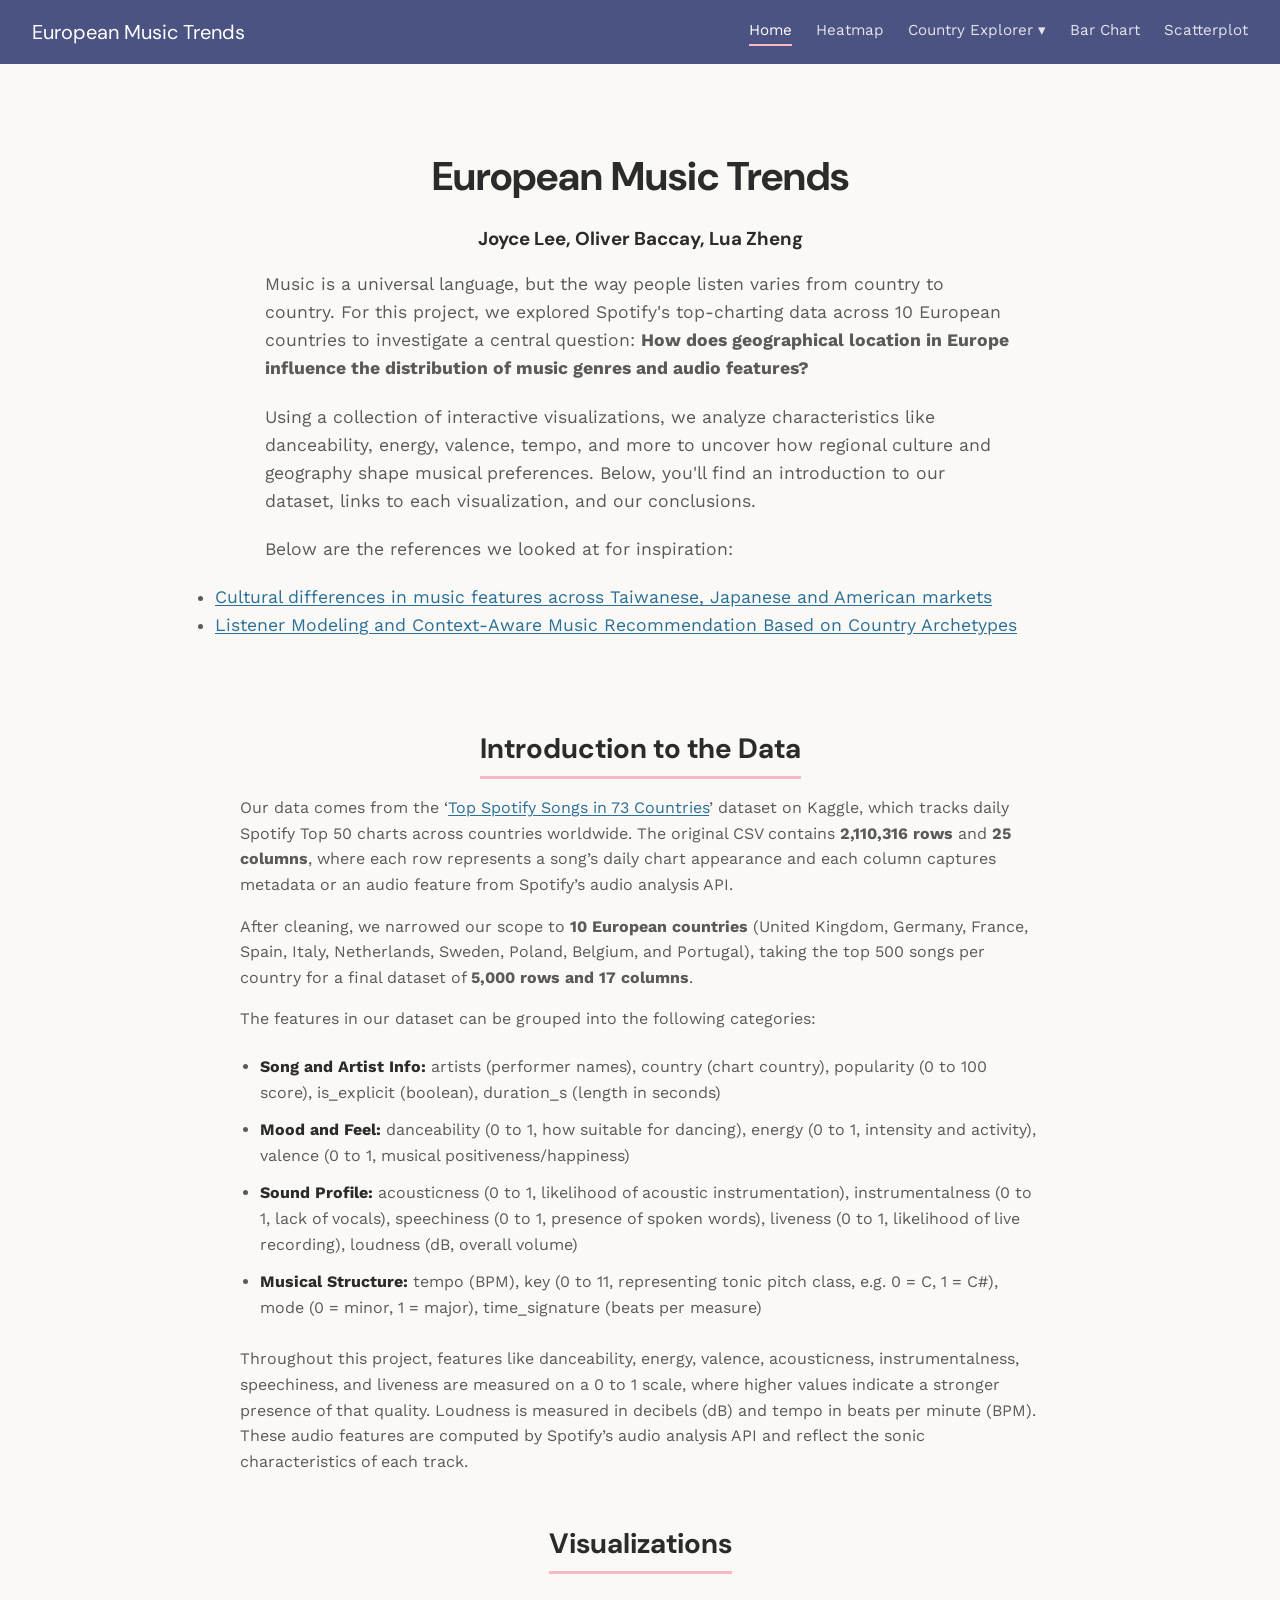
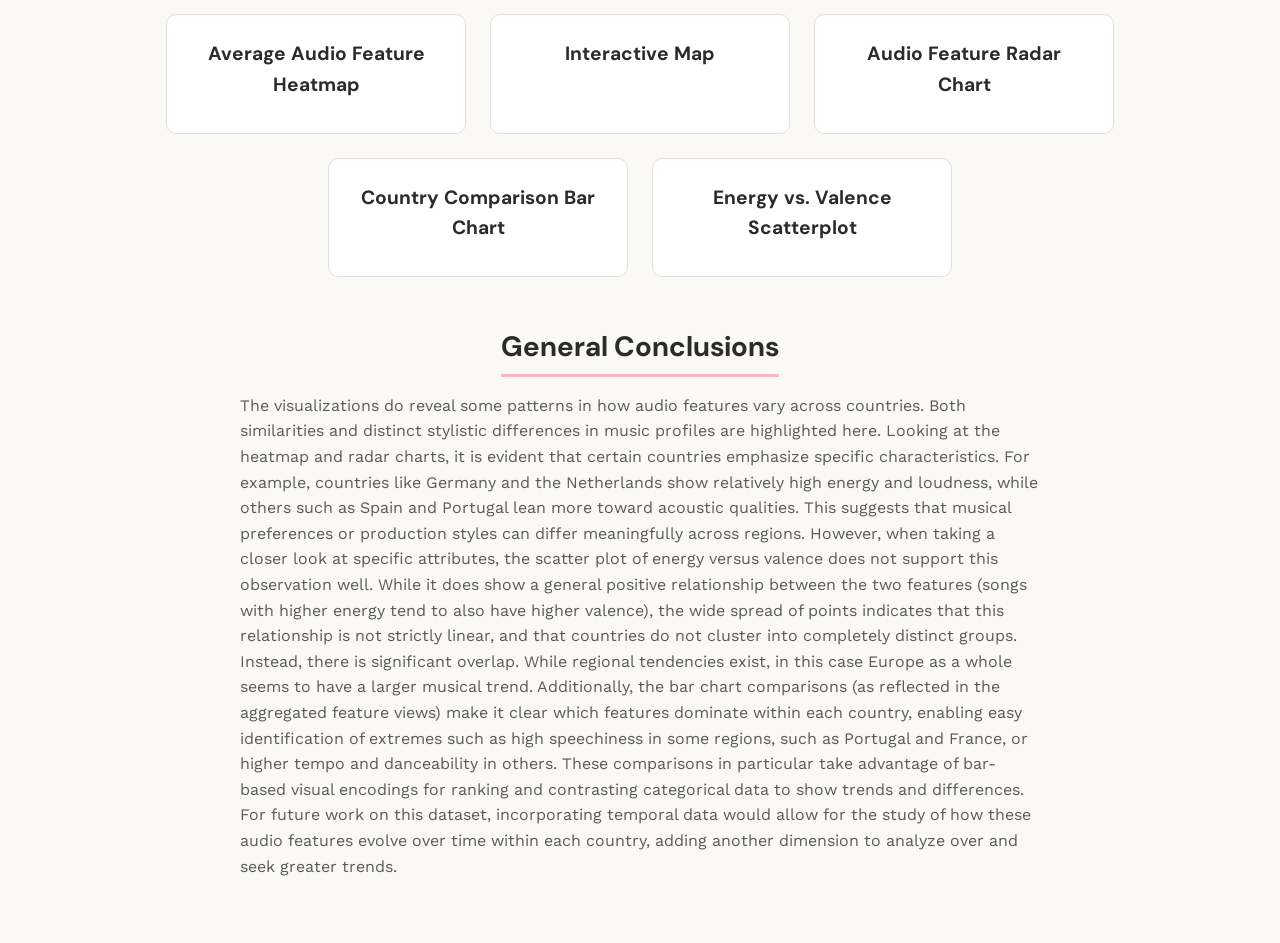
==== commit b916e80d: "implement feedback" ====
--- a/index.html
+++ b/index.html
@@ -6,6 +6,7 @@
   <title>European Music Trends - DS4200</title>
   <link rel="preconnect" href="https://fonts.googleapis.com">
   <link rel="preconnect" href="https://fonts.gstatic.com" crossorigin>
+  <link href="https://fonts.googleapis.com/css2?family=DM+Sans:ital,opsz,wght@0,9..40,100..1000;1,9..40,100..1000&display=swap" rel="stylesheet">
   <link href="https://fonts.googleapis.com/css2?family=DM+Serif+Display&family=Work+Sans:wght@400;500;600&display=swap" rel="stylesheet">
   <link rel="stylesheet" href="styles.css">
 </head>
@@ -16,10 +17,15 @@
     <nav>
       <a href="index.html" class="active">Home</a>
       <a href="heatmap/heatmap.html">Heatmap</a>
+      <div class="nav-dropdown">
+        <span>Country Explorer ▾</span>
+        <div class="nav-dropdown-menu">
+          <a href="map/map.html">Map</a>
+          <a href="radar/radar.html">Radar</a>
+        </div>
+      </div>
+      <a href="barchart/barchart.html">Bar Chart</a>
       <a href="scatterplot/scatterplot.html">Scatterplot</a>
-      <a href="map/map.html">Map</a>
-      <a href="barchart/barchart.html">Bar Chart</a>
-      <a href="radar/radar.html">Radar</a>
     </nav>
   </header>
 
@@ -52,8 +58,22 @@
     <section class="section">
       <h2>Introduction to the Data</h2>
       <p>
-        We are obtaining our data from the ‘<a href="https://www.kaggle.com/datasets/asaniczka/top-spotify-songs-in-73-countries-daily-updated/data" target="_blank" class="inline-link">Top Spotify Songs in 73 Countries</a>’ dataset found on Kaggle, which tracks daily Spotify Top 50 charts for different countries. The original CSV file has a total of 2,110,316 rows and 25 columns, with each row representing a different song and each column representing a different metadata or audio feature. We plan to clean our data to get rid of unnecessary categories and reduce our scope to ten European countries that are dominant in the music industry: United Kingdom, Germany, France, Spain, Italy, Netherlands, Sweden, Poland, Belgium, and Portugal. The categories that we will use from the database are artists, country, popularity, is_explicit, duration_ms, danceability, energy, key, loudness, mode, speechless, acousticness, instrumentalness, liveness, valence, tempo, and time_signature. While some categories need no elaboration, others may warrant a small explanation here. For instance, the key category has 12 values corresponding to the possible tonic notes, 0-11, and is categorical. Mode is binary and signals if it is in a major key or minor key. Most of the other categories, such as acousticness, instrumentalness, liveness, and valence are measured in values between 0 and 1 as a numerical score. After data cleaning, our data will display the top 500 songs from each country, with the dataframe totalling 5000 rows and 17 columns.
-    
+        Our data comes from the ‘<a href="https://www.kaggle.com/datasets/asaniczka/top-spotify-songs-in-73-countries-daily-updated/data" target="_blank" class="inline-link">Top Spotify Songs in 73 Countries</a>’ dataset on Kaggle, which tracks daily Spotify Top 50 charts across countries worldwide. The original CSV contains <strong>2,110,316 rows</strong> and <strong>25 columns</strong>, where each row represents a song’s daily chart appearance and each column captures metadata or an audio feature from Spotify’s audio analysis API.
+      </p>
+      <p>
+        After cleaning, we narrowed our scope to <strong>10 European countries</strong> (United Kingdom, Germany, France, Spain, Italy, Netherlands, Sweden, Poland, Belgium, and Portugal), taking the top 500 songs per country for a final dataset of <strong>5,000 rows and 17 columns</strong>.
+      </p>
+      <p>
+        The features in our dataset can be grouped into the following categories:
+      </p>
+      <ul class="feature-group-list">
+        <li><strong>Song and Artist Info:</strong> artists (performer names), country (chart country), popularity (0 to 100 score), is_explicit (boolean), duration_s (length in seconds)</li>
+        <li><strong>Mood and Feel:</strong> danceability (0 to 1, how suitable for dancing), energy (0 to 1, intensity and activity), valence (0 to 1, musical positiveness/happiness)</li>
+        <li><strong>Sound Profile:</strong> acousticness (0 to 1, likelihood of acoustic instrumentation), instrumentalness (0 to 1, lack of vocals), speechiness (0 to 1, presence of spoken words), liveness (0 to 1, likelihood of live recording), loudness (dB, overall volume)</li>
+        <li><strong>Musical Structure:</strong> tempo (BPM), key (0 to 11, representing tonic pitch class, e.g. 0 = C, 1 = C#), mode (0 = minor, 1 = major), time_signature (beats per measure)</li>
+      </ul>
+      <p>
+        Throughout this project, features like danceability, energy, valence, acousticness, instrumentalness, speechiness, and liveness are measured on a 0 to 1 scale, where higher values indicate a stronger presence of that quality. Loudness is measured in decibels (dB) and tempo in beats per minute (BPM). These audio features are computed by Spotify’s audio analysis API and reflect the sonic characteristics of each track.
       </p>
     </section>
 
@@ -63,29 +83,23 @@
       <div class="visualization-grid">
 
         <a href="heatmap/heatmap.html" class="visualization-card">
-          <h3>Feature Heatmap</h3>
-          <p>Compare average audio features across all 10 countries at a glance.</p>
+          <h3>Average Audio Feature Heatmap</h3>
+        </a>
+
+        <a href="map/map.html" class="visualization-card">
+          <h3>Interactive Map</h3>
+        </a>
+
+        <a href="radar/radar.html" class="visualization-card">
+          <h3>Audio Feature Radar Chart</h3>
+        </a>
+
+        <a href="barchart/barchart.html" class="visualization-card">
+          <h3>Country Comparison Bar Chart</h3>
         </a>
 
         <a href="scatterplot/scatterplot.html" class="visualization-card">
           <h3>Energy vs. Valence Scatterplot</h3>
-          <p>Explore the relationship between energy and valence by country.</p>
-        </a>
-
-        <a href="map/map.html" class="visualization-card">
-          <h3>Interactive Map</h3>
-          <p>Click countries on a choropleth to see how audio features vary geographically.</p>
-        </a>
-
-        <a href="barchart/barchart.html" class="visualization-card">
-          <h3>Country Comparison Bar Chart</h3>
-          <p>Compare any audio attribute across all 10 countries side by side.</p>
-        </a>
-
-        <a href="radar/radar.html" class="visualization-card">
-          <h3>Country Profiles Radar Chart</h3>
-          <p>Overlay the audio fingerprints of selected countries to compare their profiles.</p>
-          
         </a>
 
       </div>
@@ -94,12 +108,11 @@
     <section class="section">
       <h2>General Conclusions</h2>
       <p>
-        <!-- TODO: Add 2-3 key findings tied to the research question once visualizations are complete. -->
-          The visualizations do reveal some patterns in how audio features vary across countries. Both similarities and distinct stylistic differences in music profiles are highlighted here. Looking at the heatmap and radar charts, it is evident that certain countries emphasize specific characteristics. For example, countries like Germany and the Netherlands show relatively high energy and loudness, while others such as Spain and Portugal lean more toward acoustic qualities. This suggests that musical preferences or production styles can differ meaningfully across regions. 
+The visualizations do reveal some patterns in how audio features vary across countries. Both similarities and distinct stylistic differences in music profiles are highlighted here. Looking at the heatmap and radar charts, it is evident that certain countries emphasize specific characteristics. For example, countries like Germany and the Netherlands show relatively high energy and loudness, while others such as Spain and Portugal lean more toward acoustic qualities. This suggests that musical preferences or production styles can differ meaningfully across regions. 
 
           However, when taking a closer look at specific attributes, the scatter plot of energy versus valence does not support this observation well. While it does show a general positive relationship between the two features (songs with higher energy tend to also have higher valence), the wide spread of points indicates that this relationship is not strictly linear, and that countries do not cluster into completely distinct groups. Instead, there is significant overlap. While regional tendencies exist, in this case Europe as a whole seems to have a larger musical trend. 
 
-          Additionally, the bar chart–style comparisons (as reflected in the aggregated feature views) make it clear which features dominate within each country, enabling easy identification of extremes such as high speechiness in some regions, such as Portugal and France, or higher tempo and danceability in others. These comparisons in particular take advantage of bar-based visual encodings for ranking and contrasting categorical data to show trends and differences. 
+          Additionally, the bar chart comparisons (as reflected in the aggregated feature views) make it clear which features dominate within each country, enabling easy identification of extremes such as high speechiness in some regions, such as Portugal and France, or higher tempo and danceability in others. These comparisons in particular take advantage of bar-based visual encodings for ranking and contrasting categorical data to show trends and differences. 
 
           For future work on this dataset, incorporating temporal data would allow for the study of how these audio features evolve over time within each country, adding another dimension to analyze over and seek greater trends.
       </p>
--- a/styles.css
+++ b/styles.css
@@ -52,20 +52,78 @@
 .navbar nav {
   display: flex;
   gap: 24px;
-}
-
-.navbar nav a {
+  align-items: center;
+}
+
+.navbar nav > a {
   color: var(--white);
   font-size: 15.2px;
   opacity: 0.85;
   transition: opacity 0.2s;
-}
-
-.navbar nav a:hover,
-.navbar nav a.active {
+  border-bottom: 2px solid transparent;
+  padding-bottom: 2px;
+}
+
+.navbar nav > a:hover,
+.navbar nav > a.active {
   opacity: 1;
-  border-bottom: 2px solid var(--accent);
+  border-bottom-color: var(--accent);
+  cursor: pointer;
+}
+
+.nav-dropdown {
+  position: relative;
+}
+
+.nav-dropdown > span {
+  color: var(--white);
+  font-size: 15.2px;
+  opacity: 0.85;
+  cursor: pointer;
+  transition: opacity 0.2s;
+  border-bottom: 2px solid transparent;
   padding-bottom: 2px;
+  display: inline-block;
+}
+
+.nav-dropdown:hover > span,
+.nav-dropdown.active > span {
+  opacity: 1;
+  border-bottom-color: var(--accent);
+}
+
+.nav-dropdown-menu {
+  display: none;
+  position: absolute;
+  top: 100%;
+  left: 0;
+  padding-top: 6px;
+  background: var(--primary);
+  border-radius: 0 0 6px 6px;
+  box-shadow: 0 4px 12px rgba(0,0,0,0.2);
+  min-width: 150px;
+}
+
+.nav-dropdown:hover .nav-dropdown-menu {
+  display: block;
+}
+
+.nav-dropdown-menu a {
+  display: block;
+  padding: 8px 16px;
+  font-size: 14px;
+  color: var(--white);
+  opacity: 0.85;
+  white-space: nowrap;
+  border-bottom: none !important;
+}
+
+.nav-dropdown-menu a:hover,
+.nav-dropdown-menu a.active {
+  opacity: 1;
+  background: rgba(255,255,255,0.1);
+  border-bottom: none !important;
+  padding-bottom: 8px !important;
 }
 
 .container {
@@ -76,7 +134,7 @@
 }
 
 .row {
-  padding: 24px;
+  padding-bottom: 24px;
   display: flex;
   gap: 4px;
   align-items: flex-start;
@@ -113,7 +171,7 @@
 
 .hero ul {
   max-width: 850px;
-  margin: 0 auto 20px;
+  margin: 0 auto 8px;
   text-align: left;
   font-size: 17.6px;
   color: #5a5a5a;
@@ -121,6 +179,7 @@
 
 .section {
   margin-bottom: 48px;
+  text-align: center;
 }
 
 .section h2 {
@@ -134,7 +193,8 @@
 .section p {
   color: var(--text-light);
   max-width: 800px;
-  margin-bottom: 16px;
+  margin: 0 auto 16px;
+  text-align: left;
 }
 
 
@@ -146,6 +206,7 @@
 
 .inline-link:hover {
   color: var(--accent);
+  cursor: pointer;
 }
 
 .feature-list {
@@ -166,14 +227,34 @@
   color: var(--text);
 }
 
+.feature-group-list {
+  max-width: 800px;
+  margin: 12px auto 20px;
+  padding-left: 20px;
+  text-align: left;
+}
+
+.feature-group-list li {
+  padding: 6px 0;
+  font-size: 16px;
+  color: var(--text-light);
+  line-height: 1.6;
+}
+
+.feature-group-list li strong {
+  color: var(--text);
+}
+
 .visualization-grid {
-  display: grid;
-  grid-template-columns: repeat(auto-fit, minmax(300px, 1fr));
+  display: flex;
+  flex-wrap: wrap;
+  justify-content: center;
   gap: 24px;
   margin-top: 24px;
 }
 
 .visualization-card {
+  width: 300px;
   background: var(--white);
   border-radius: 10px;
   padding: 24px;
@@ -184,6 +265,7 @@
 .visualization-card:hover {
   transform: translateY(-4px);
   box-shadow: 0 6px 20px rgba(0, 0, 0, 0.08);
+  cursor: pointer;
 }
 
 .visualization-card h3 {
@@ -196,6 +278,18 @@
   color: var(--text-light);
 }
 
-
-
-
+button {
+  padding: 8px;
+  font-family: var(--font-body);
+  color: var(--white);
+  border-radius: 4px;
+  background-color: var(--primary-light);
+}
+
+button:hover {
+  background-color: var(--accent);
+  color: var(--text);
+  cursor: pointer;
+}
+
+
